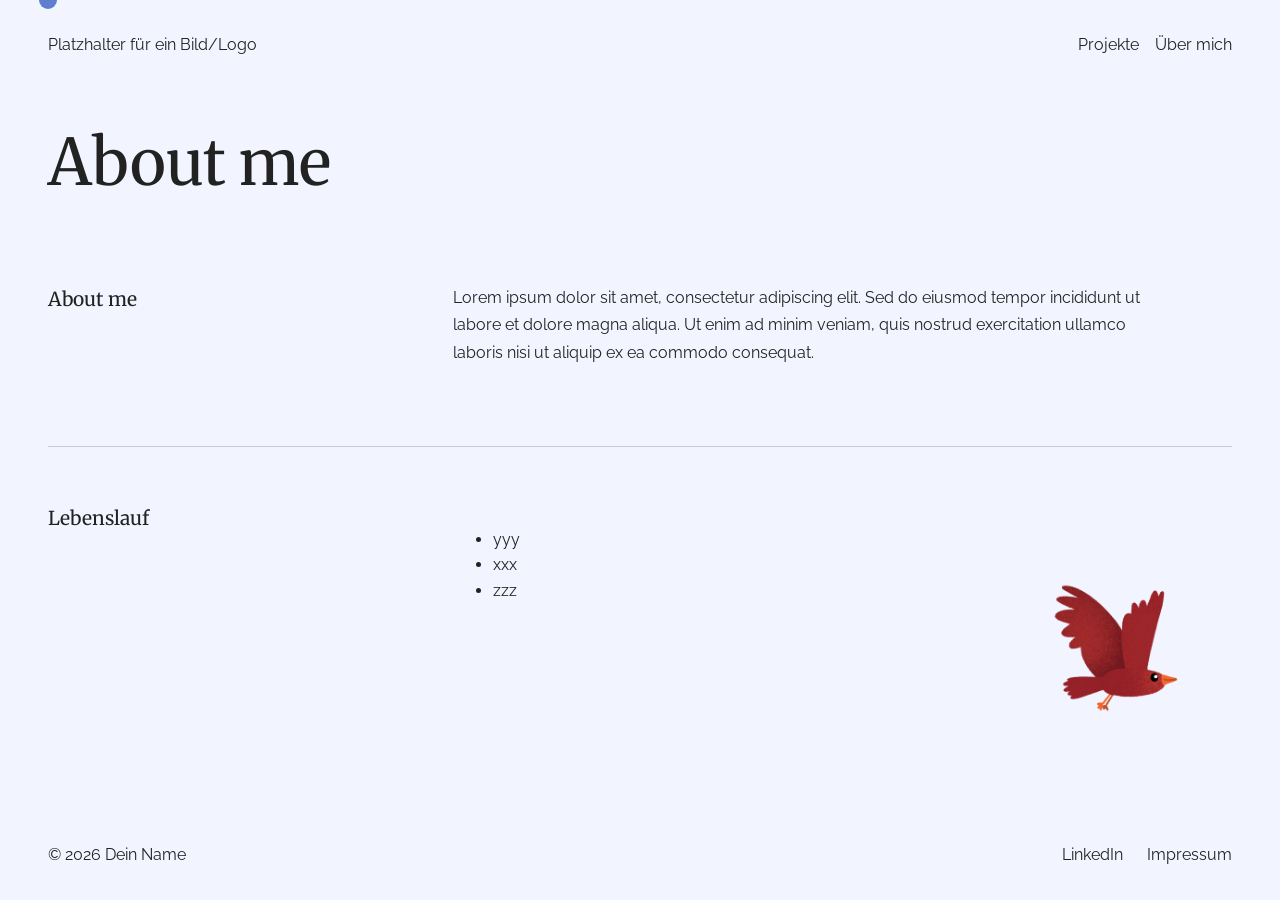
==== about.html @ bfa1e928 "Update about.html" ====
<!DOCTYPE html>
<html lang="de">
<head>
    <meta charset="UTF-8">
    <meta name="viewport" content="width=device-width, initial-scale=1.0">
    <title>About me: Joan-Carolin</title>
    <link rel="stylesheet" href="css/style.css">
    <!-- Google Fonts --> 
    <link href="https://fonts.googleapis.com/css2?family=Merriweather:wght@700&family=Raleway:wght@400&display=swap" rel="stylesheet">
</head>

<body>

<header class="site-header">
    <a href="index.html" class="logo">
        Platzhalter für ein Bild/Logo
    </a>
    <nav class="main-nav">
        <a href="work.html">Projekte</a>
        <a href="about.html">Über mich</a>
    </nav>
</header>

    <div class="frame-animation">
    <img src="images/frametoframe_bird_1.png" alt="Animierter fliegender Vogel">
</div>
<main>

    <h1>About me</h1>


    <section class="about-section">

        <div class="about-label">
            <h2>About me</h2>
        </div>

        <div class="about-content">
            <p>
                Lorem ipsum dolor sit amet, consectetur adipiscing elit.
                Sed do eiusmod tempor incididunt ut labore et dolore magna aliqua.
                Ut enim ad minim veniam, quis nostrud exercitation ullamco
                laboris nisi ut aliquip ex ea commodo consequat.
            </p>
        </div>
    </section>

    <hr>

    <section class="about-section">

        <div class="about-label">
            <h2>Lebenslauf</h2>
        </div>

        <div class="about-content">
            <p>
                <ul>
                    <li>yyy</li>
                    <li>xxx</li>
                    <li>zzz</li>
</ul>
            </p>
        </div>

    </section>

</main>


<footer class="site-footer">
    <p>© 2026 Dein Name</p>
    <div class="footer-links">
        <a href="DEIN-LINKEDIN-LINK" target="_blank" rel="noopener noreferrer">
            LinkedIn
        </a>
        <a href="impressum.html">
            Impressum
        </a>
    </div>
</footer>


    <div class="cursor-follower"></div>
<script src="JavaScript/script.js"></script>
</body>

</html>
---- css/style.css ----
:root {

    /* Colors */
    --color-background: #F2F5FF;
    --color-text: #222222;
    --color-primary: #5F7ECC;
    --color-secondary: #FFE98F;
    --color-accent: #FA83D5;
    --color-white: #FFFFFF;

    /* Typography */
    --font-heading: "Merriweather", serif;
    --font-body: "Raleway", sans-serif;
    --weight-heading: 700;
    --weight-body: 400;

    /* Spacing */
    --space-xs: 0.5rem;
    --space-sm: 1rem;
    --space-md: 2rem;
    --space-lg: 4rem;
    --space-xl: 8rem;

    /* Layout */
    --content-width: 1100px;

    /* Border */
    --radius: 1px;
}


/* ========================================
   RESET / BASIS
   ======================================== */

* {
    box-sizing: border-box;
}

html {
    min-height: 100%;
}

body {
    margin: 0;
    min-height: 100vh;
    padding: 0 3rem;

    display: flex;
    flex-direction: column;
    
    background: var(--color-background);
    color: var(--color-text);
    font-family: var(--font-body);
    line-height: 1.6;   
}

main {
    flex: 1;
}

/* ========================================
   TYPOGRAPHY
   ======================================== */

h1,
h2,
h3 {
    font-family: var(--font-heading);
    font-weight: 400;
}

h1 {
    font-size: clamp(2.5rem, 5vw, 4.5rem);
    line-height: 0.95;
}




/* ================================
   HEADER
   ================================ */

.site-header {
    display: flex;
    flex-direction: row;
    justify-content: space-between;
    align-items: center;

    width: 100%;
    padding-top: 2rem;
    padding-bottom: 2rem;
}

.logo {
    color: var(--color-text);
    text-decoration: none;
}

.main-nav {
    display: flex;
    flex-direction: row;
    gap: 2rem;
}

.main-nav a {
    color: var(--color-text);
    text-decoration: none;
}

.main-nav a:hover {
    color: var(--color-primary);
}



/* ================================
   FOOTER
   ================================ */

.site-footer {
    display: flex;
    justify-content: space-between;
    align-items: center;

    padding-top: 4rem;
    padding-bottom: 2rem;
}

.site-footer p {
    margin: 0;
}

.footer-links {
    display: flex;
    align-items: center;
    gap: 1.5rem;
}

.footer-links a {
    color: var(--color-text);
    text-decoration: none;
}

.footer-links a:hover {
    color: var(--color-primary);
}





/* ========================================
   PROJECT ROWS
   ======================================== */

.project-row {
    display: grid;
    gap: 1.5rem;
    align-items: start;

    margin-bottom: 1.5rem;
}


/* Reihe 1: breit + schmal */

.row-one {
    grid-template-columns: 2fr 1fr;
}


/* Reihe 2: schmal + breit */

.row-two {
    grid-template-columns: 1fr 2fr;
}


/* Reihe 3: 3/5 + 2/5 */

.row-three {
    grid-template-columns: 3fr 2fr;
}


/* ========================================
   PROJECT CARDS
   ======================================== */

.project-card {
    height: 400px;

    padding: 2rem;

    display: flex;
    flex-direction: column;
    justify-content: space-between;

    border-radius: var(--radius);

    color: var(--color-text);
    text-decoration: none;

    transition: transform 0.3s ease;
}


/* ========================================
   PROJECT COLORS
   ======================================== */

.project-01 {
    background-color: var(--color-primary);
}

.project-02 {
    background-color: var(--color-secondary);
}

.project-03 {
    background-color: var(--color-accent);
}

.project-04 {
    background-color: var(--color-primary);
}

.project-05 {
    background-color: var(--color-secondary);
}

.project-06 {
    background-color: var(--color-accent);
}


/* ========================================
   HOVER CARDS
   ======================================== */

.project-card:hover {
    transform: translateY(-8px);
}

/* ========================================
   Styling karten
   ======================================== */

.project-card.project-01 {
    background-image: url("../images/KIBoxKlima_KIFuersKlima01.jpg");
    background-size: cover;
    background-position: center;
}

.project-card.project-02 {
    background-image: url("../images/TueftelLab_Digital_Box.svg");
    background-size: 65%;
    background-repeat: no-repeat;
    background-position: calc(100% + 120px) center;
}


/* ================================
   ABOUT PAGE
   ================================ */

.about-section {
    display: grid;
    grid-template-columns: 1fr 2fr;
    gap: 1rem;

    padding: 3rem 0;
}

.about-label h2 {
    margin: 0;
    font-size: 1.2rem;
}

.about-content {
    max-width: 700px;
}

.about-content p {
    margin-top: 0;
    margin-bottom: 1.5rem;
    line-height: 1.7;
}

.about-section + hr {
    border: none;
    border-top: 1px solid var(--color-text);
    opacity: 0.2;
}


/* Mobile */

@media (max-width: 700px) {

    .about-section {
        grid-template-columns: 1fr;
        gap: 1.5rem;
    }

}


/* ========================================
   Cursor
   ======================================== */
.cursor-follower {
    position: fixed;

    width: 18px;
    height: 18px;
    border-radius: 50%;
    background-color: var(--color-primary);
    pointer-events: none;
    transform: translate(-50%, -50%);
    z-index: 9999;

    transition:
        width 0.2s ease,
        height 0.2s ease,
        background-color 0.2s ease,
        border 0.2s ease;
}


.cursor-follower.hover {
    width: 45px;
    height: 45px;
    background-color: transparent;
    border: 2px solid #5F7ECC;
}

/* ========================================
   DOGGO ANIMATION
   ======================================== */
.frame-animation {
    position: absolute;
    right: 2rem;
    bottom: 6rem;
}

.frame-animation img {
    display: block;
    width: 250px;
    height: auto;
}



/* ========================================
   MOBILE
   ======================================== */

@media (max-width: 700px) {

    .project-row {
        grid-template-columns: 1fr;
    }

    .project-card {
        height: 300px;
    }

}

    /* Navigation */

    .main-nav {
        gap: 1rem;
    }


    /* Projects */

    .project-grid {
        grid-template-columns: 1fr;
    }


    .project-card {
        min-height: 300px;
    }

}
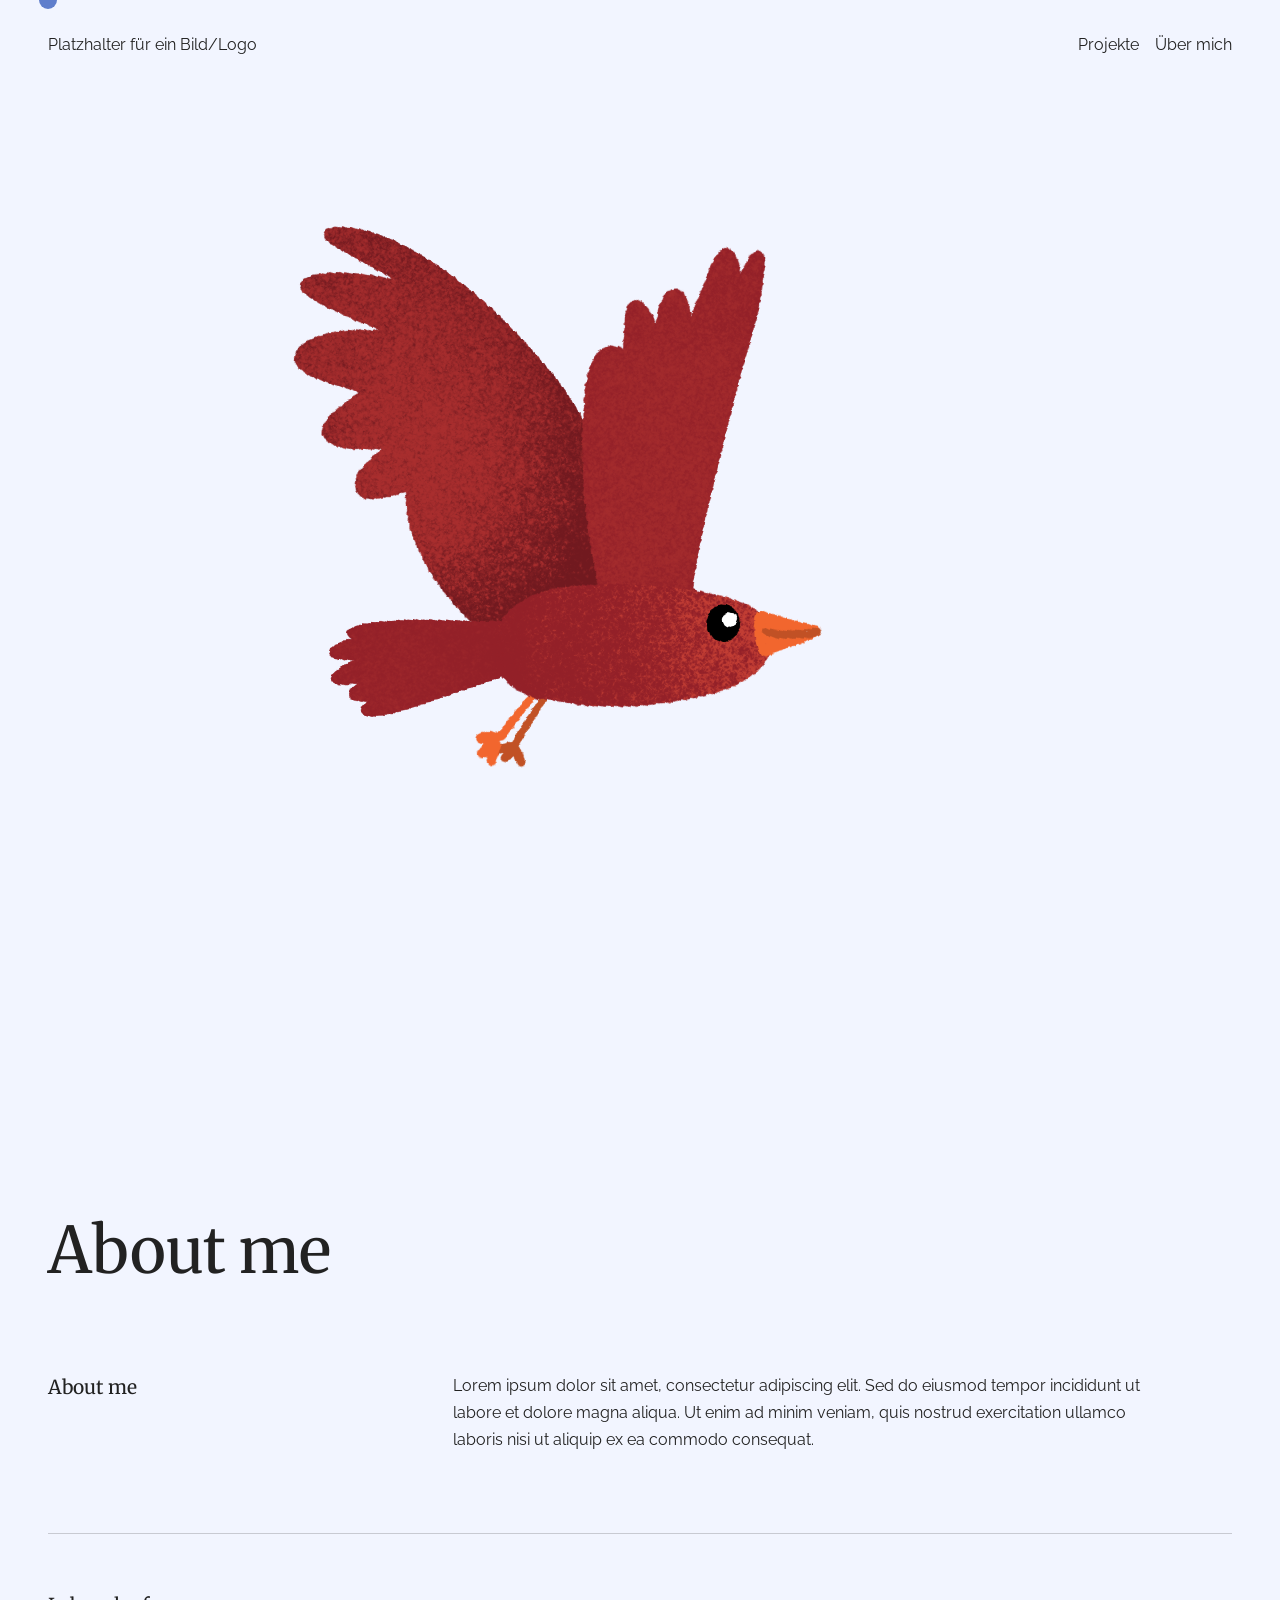
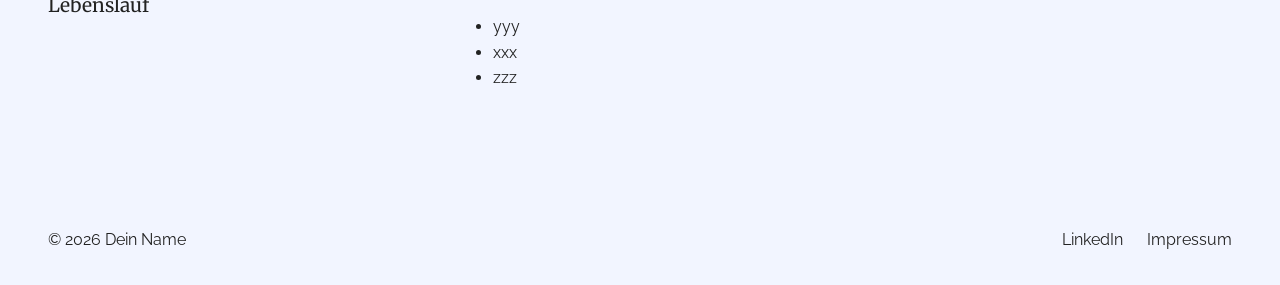
==== commit 6140afc6: "Update about.html" ====
--- a/about.html
+++ b/about.html
@@ -21,11 +21,12 @@
     </nav>
 </header>
 
-    <div class="frame-animation">
-    <img src="images/frametoframe_bird_1.png" alt="Animierter fliegender Vogel">
-</div>
 <main>
 
+<div class="bird-animation">
+    <img src="images/frametoframe_bird_1.png" alt="Fliegender Vogel">
+</div>
+    
     <h1>About me</h1>
 
 
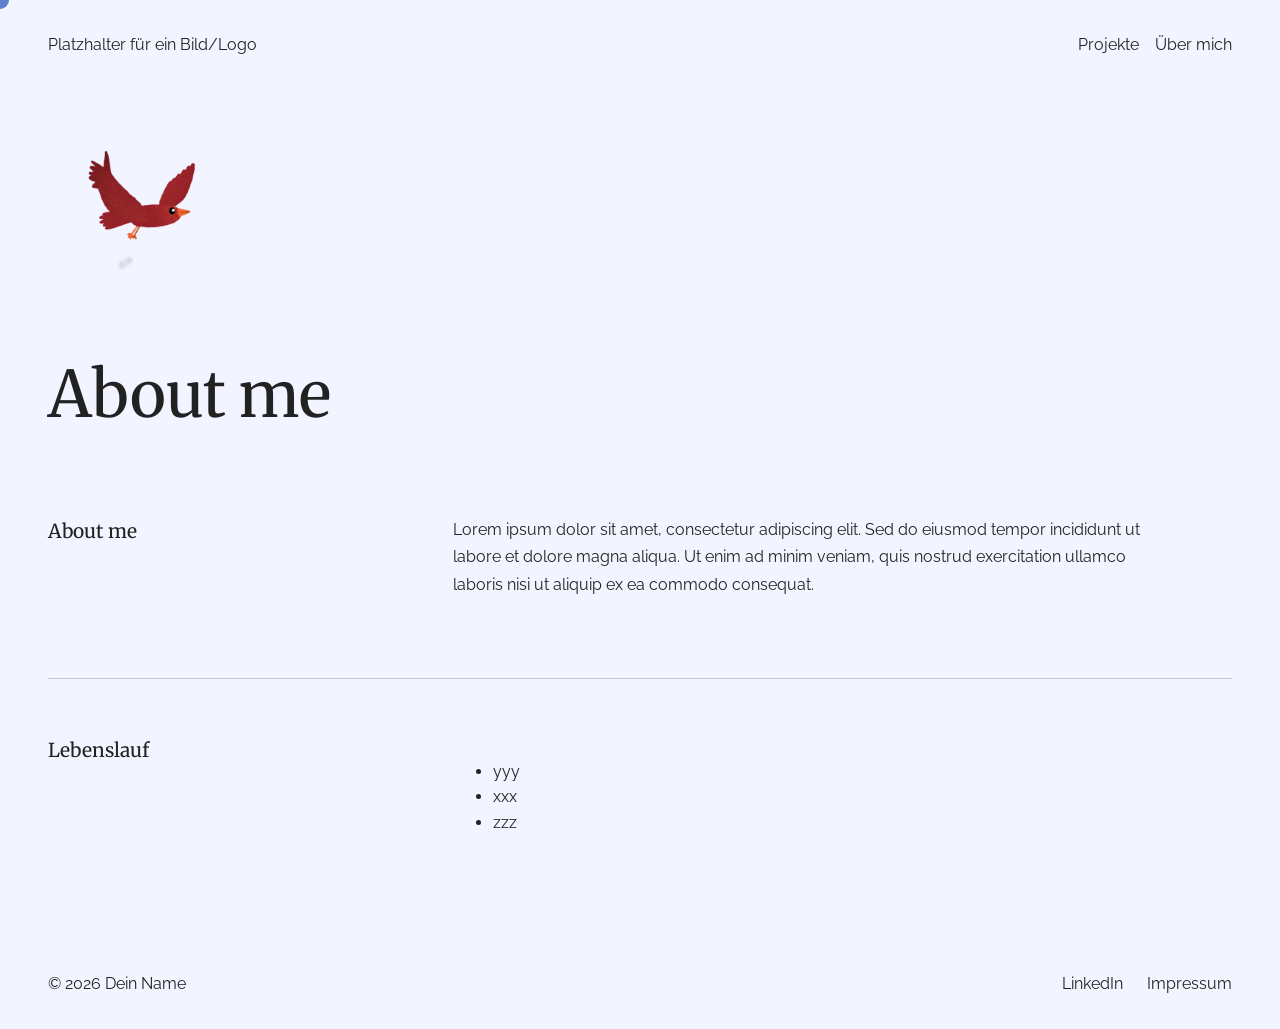
==== commit 6bc101b5: "Update about.html" ====
--- a/about.html
+++ b/about.html
@@ -24,7 +24,7 @@
 <main>
 
 <div class="bird-animation">
-    <img src="images/frametoframe_bird_1.png" alt="Fliegender Vogel">
+    <img src="images/frametoframe_bird_1.png" alt="Animierter Vogel">
 </div>
     
     <h1>About me</h1>
--- a/css/style.css
+++ b/css/style.css
@@ -338,7 +338,7 @@
 }
 
 /* ========================================
-   DOGGO ANIMATION
+ANIMATIONS
    ======================================== */
 .frame-animation {
     position: absolute;
@@ -352,6 +352,17 @@
     height: auto;
 }
 
+.bird-animation {
+    width: 200px;
+    margin: 2rem 0;
+}
+
+.bird-animation img {
+    display: block;
+    width: 100%;
+    height: auto;
+}
+
 
 
 /* ========================================
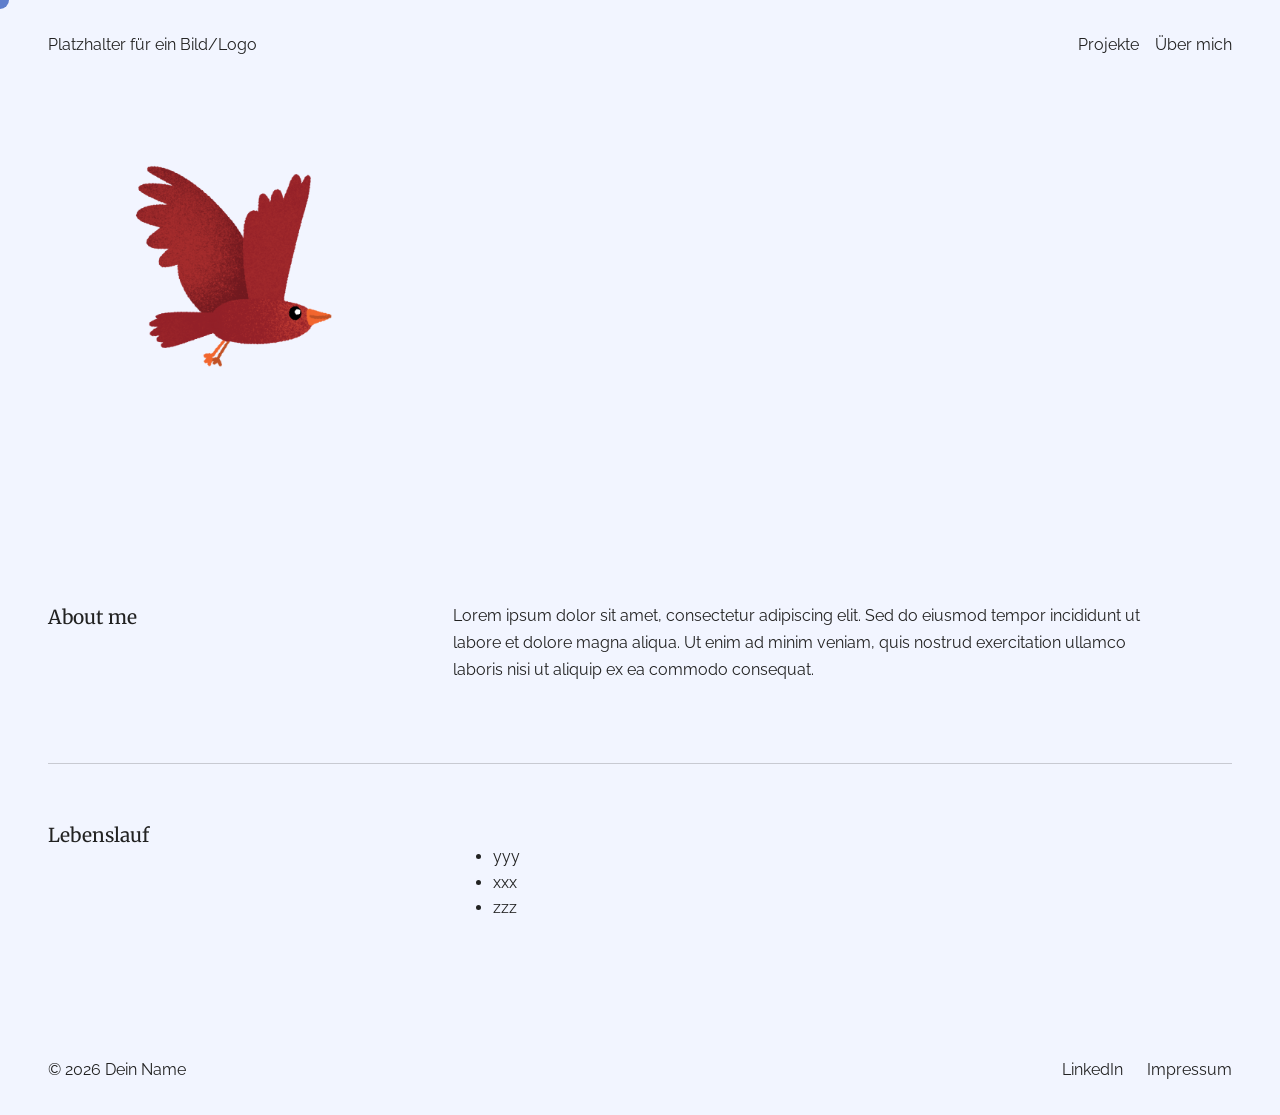
==== commit 63606ffb: "Update about.html" ====
--- a/about.html
+++ b/about.html
@@ -26,9 +26,6 @@
 <div class="bird-animation">
     <img src="images/frametoframe_bird_1.png" alt="Animierter Vogel">
 </div>
-    
-    <h1>About me</h1>
-
 
     <section class="about-section">
 
--- a/css/style.css
+++ b/css/style.css
@@ -353,7 +353,7 @@
 }
 
 .bird-animation {
-    width: 200px;
+    width: 400px;
     margin: 2rem 0;
 }
 
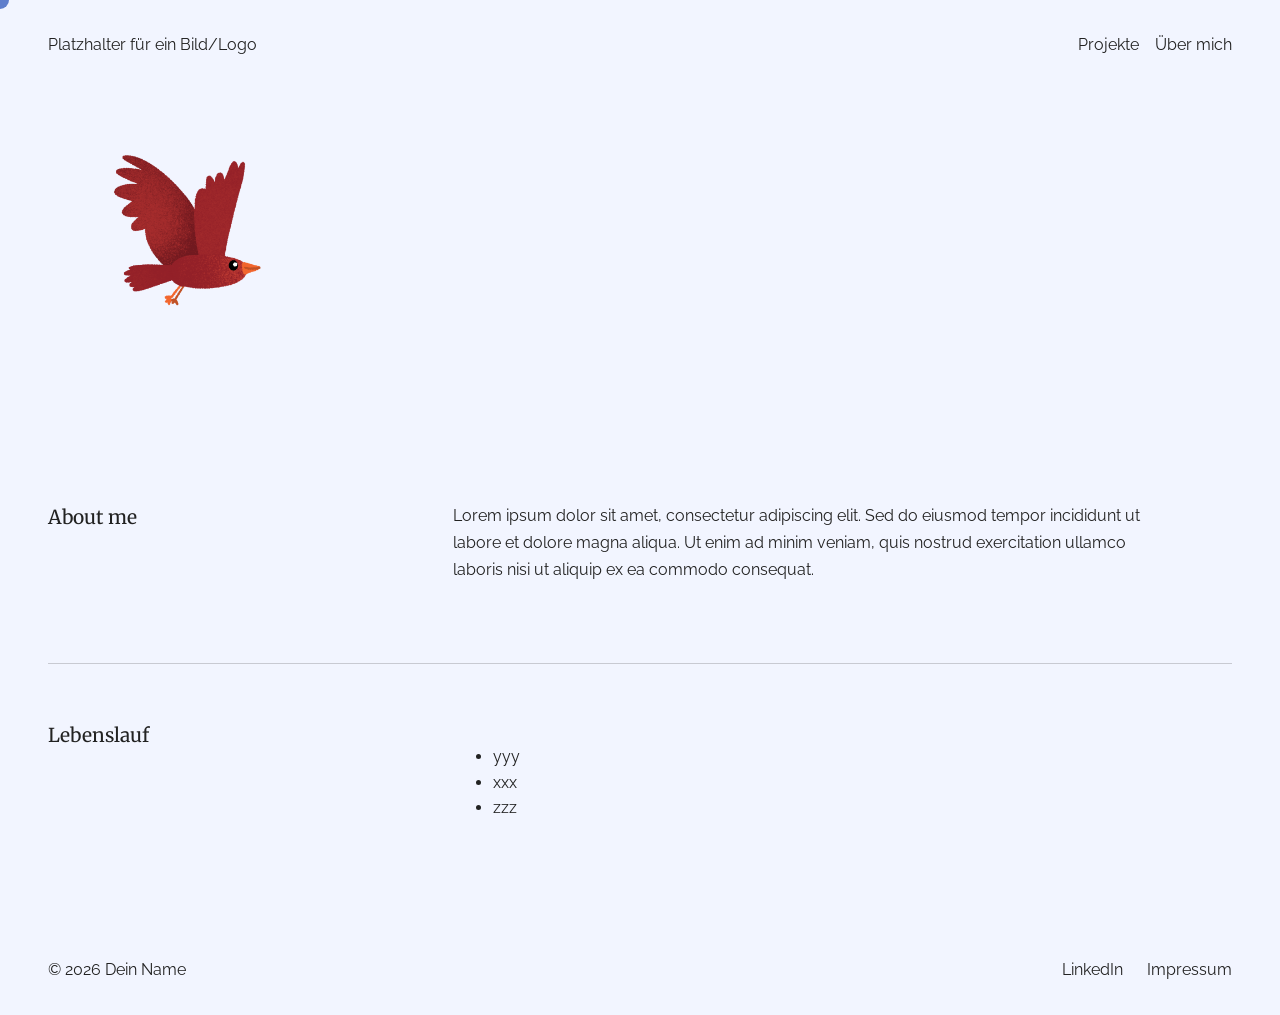
==== commit d0b4b86c: "Update about.html" ====
--- a/about.html
+++ b/about.html
@@ -81,6 +81,7 @@
 
     <div class="cursor-follower"></div>
 <script src="JavaScript/script.js"></script>
+<script src="JavaScript/birdAnimation.js"></script>
 </body>
 
 </html>
--- a/css/style.css
+++ b/css/style.css
@@ -340,20 +340,23 @@
 /* ========================================
 ANIMATIONS
    ======================================== */
+
 .frame-animation {
     position: absolute;
-    right: 2rem;
-    bottom: 6rem;
+    right: 0;
+    bottom: 100%;
+    width: 250px;
 }
 
 .frame-animation img {
     display: block;
-    width: 250px;
+    width: 100%;
     height: auto;
 }
 
+
 .bird-animation {
-    width: 400px;
+    width: 300px;
     margin: 2rem 0;
 }
 
@@ -365,6 +368,7 @@
 
 
 
+
 /* ========================================
    MOBILE
    ======================================== */
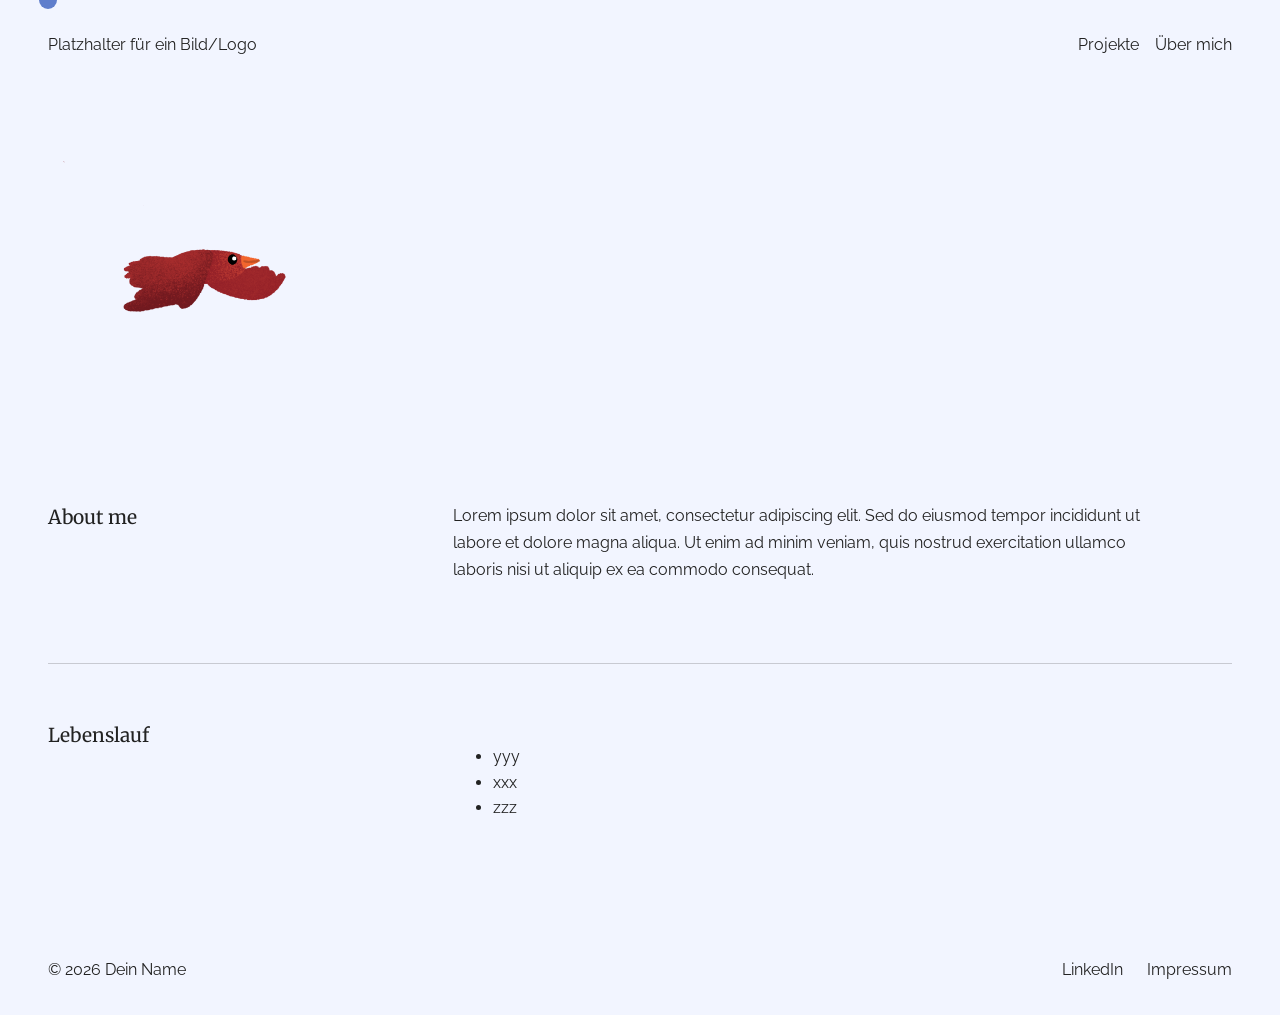
==== commit 513bca5b: "Update about.html" ====
--- a/about.html
+++ b/about.html
@@ -80,7 +80,8 @@
 
 
     <div class="cursor-follower"></div>
-<script src="JavaScript/script.js"></script>
+
+<!--<script src="JavaScript/script.js"></script> -->
 <script src="JavaScript/birdAnimation.js"></script>
 </body>
 
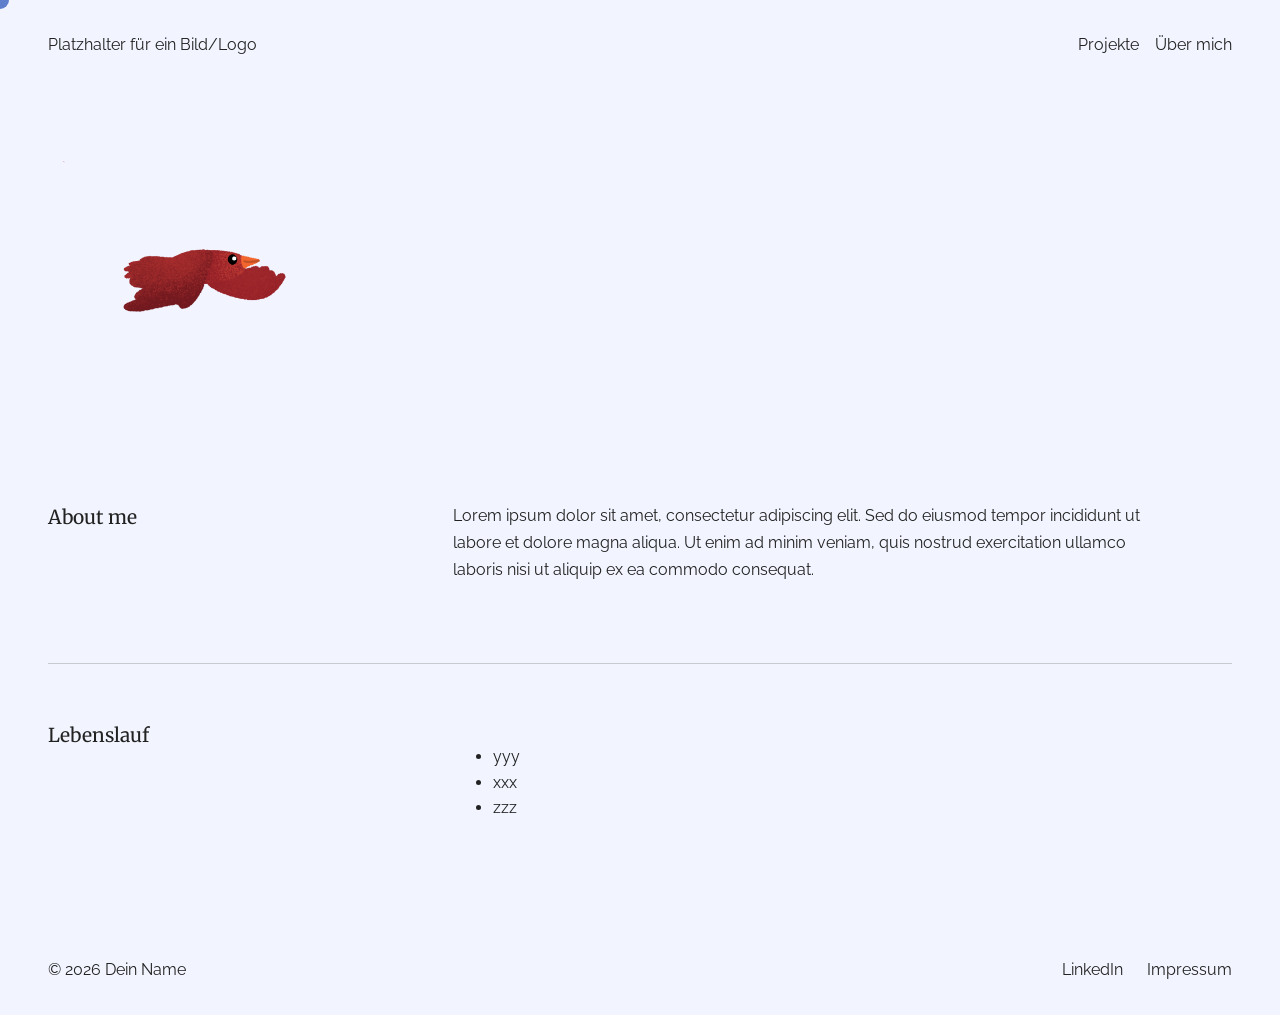
==== commit 20445887: "Update about.html" ====
--- a/about.html
+++ b/about.html
@@ -81,7 +81,7 @@
 
     <div class="cursor-follower"></div>
 
-<!--<script src="JavaScript/script.js"></script> -->
+<script src="JavaScript/script.js"></script>
 <script src="JavaScript/birdAnimation.js"></script>
 </body>
 
